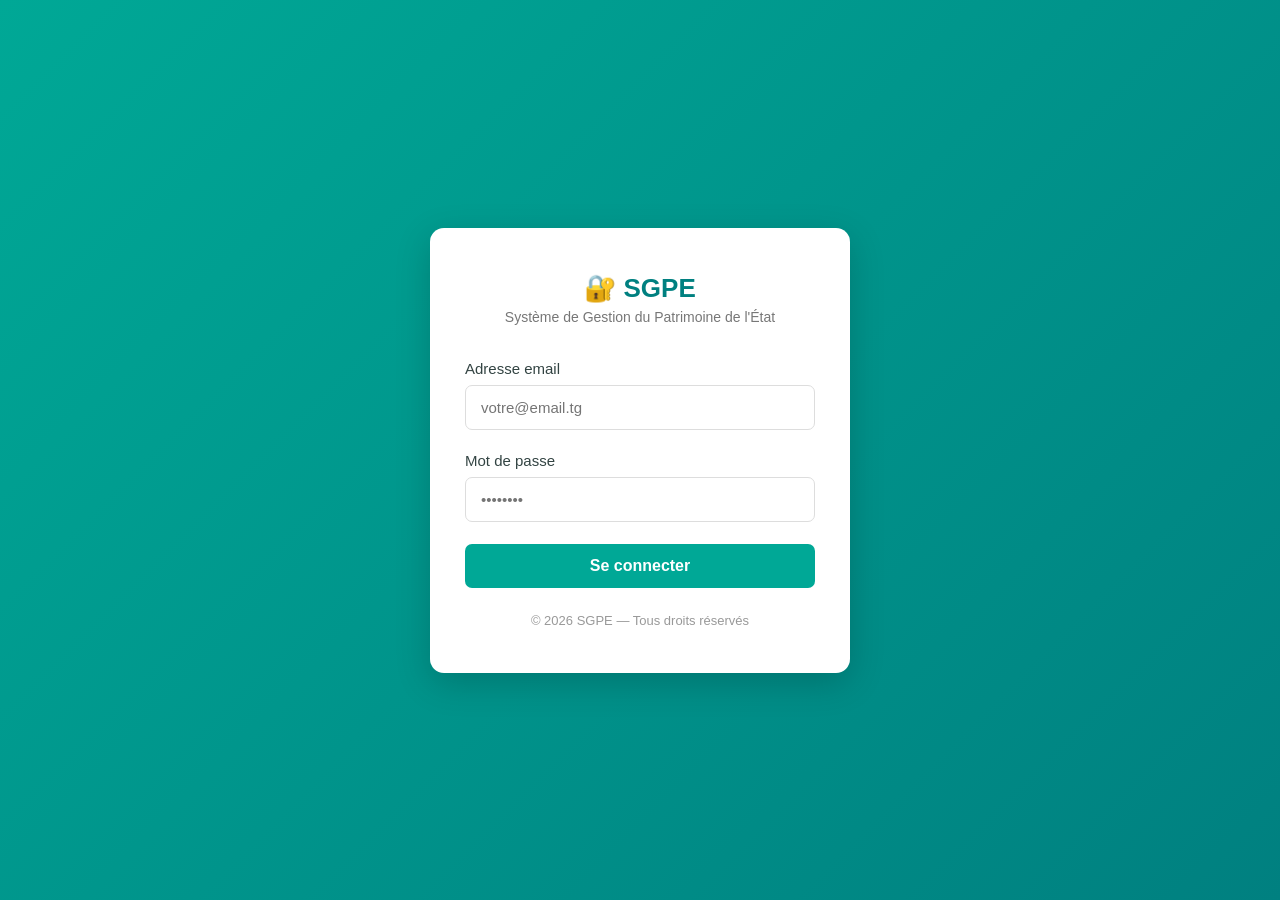
==== client-web/affectations.html @ 92487046 "Ajout page : Gestion des affectations avec formulaire et filtres" ====
<!DOCTYPE html>
<html lang="fr">
<head>
    <meta charset="UTF-8">
    <meta name="viewport" content="width=device-width, initial-scale=1.0">
    <title>SGPE — Gestion des Affectations</title>
    <style>
        * { margin: 0; padding: 0; box-sizing: border-box; font-family: 'Segoe UI', sans-serif; }
        :root { --primaire: #00a896; --foncee: #008080; --claire: #e6f7f5; --texte: #334443; --gris: #f4f6f6; --gris-fonce: #888; }
        body { display: flex; min-height: 100vh; background: var(--gris); }
        .sidebar { width: 260px; background: white; border-right: 1px solid #e0e0e0; padding: 20px 0; position: fixed; height: 100vh; }
        .sidebar .logo { padding: 20px 25px; font-size: 22px; font-weight: bold; color: var(--foncee); border-bottom: 1px solid #eee; margin-bottom: 15px; }
        .sidebar nav a { display: flex; align-items: center; padding: 14px 25px; color: var(--texte); text-decoration: none; }
        .sidebar nav a.actif { background: var(--claire); color: var(--primaire); border-left: 4px solid var(--primaire); }
        .sidebar nav a:hover:not(.actif) { background: #f0f0f0; }
        .sidebar nav a span { margin-left: 10px; }
        .contenu { flex: 1; margin-left: 260px; padding: 25px; }
        .entete { display: flex; justify-content: space-between; align-items: center; margin-bottom: 25px; flex-wrap: wrap; gap: 15px; }
        .entete h1 { font-size: 26px; color: var(--texte); }
        .btn { padding: 10px 18px; border-radius: 6px; border: none; cursor: pointer; font-weight: 500; text-decoration: none; display: inline-block; }
        .btn-primaire { background: var(--primaire); color: white; }
        .btn-primaire:hover { background: #009484; }
        .btn-secondaire { background: #e0e0e0; color: var(--texte); }
        .btn-sm { padding: 6px 12px; font-size: 13px; }
        .modal { display: none; position: fixed; top: 0; left: 0; width: 100%; height: 100%; background: rgba(0,0,0,0.5); align-items: center; justify-content: center; z-index: 1000; }
        .modal.ouvert { display: flex; }
        .modal-content { background: white; padding: 30px; border-radius: 10px; max-width: 550px; width: 90%; max-height: 90vh; overflow-y: auto; }
        .modal-content h2 { font-size: 20px; margin-bottom: 20px; color: var(--texte); }
        .form-grid { display: grid; grid-template-columns: 1fr 1fr; gap: 15px; }
        .form-group { margin-bottom: 15px; }
        .form-group.full-width { grid-column: 1 / -1; }
        .form-group label { display: block; margin-bottom: 6px; color: var(--texte); font-weight: 500; font-size: 14px; }
        .form-group input, .form-group select, .form-group textarea { width: 100%; padding: 10px 12px; border: 1px solid #ddd; border-radius: 6px; font-size: 14px; }
        .form-group input:focus, .form-group select:focus, .form-group textarea:focus { outline: none; border-color: var(--primaire); }
        .actions-modal { margin-top: 20px; display: flex; gap: 10px; justify-content: flex-end; }
        .filtres { background: white; padding: 18px; border-radius: 8px; margin-bottom: 20px; display: flex; gap: 12px; flex-wrap: wrap; }
        .filtres input, .filtres select { padding: 9px 12px; border: 1px solid #ddd; border-radius: 6px; font-size: 14px; min-width: 160px; }
        .boite-tableau { background: white; padding: 20px; border-radius: 8px; overflow-x: auto; }
        table { width: 100%; border-collapse: collapse; }
        table th, table td { padding: 12px 10px; text-align: left; border-bottom: 1px solid #eee; font-size: 14px; }
        table th { background: #fafafa; color: #666; font-weight: 600; }
        .statut { padding: 4px 10px; border-radius: 12px; font-size: 12px; font-weight: 500; }
        .statut.en-cours { background: #e8f5e9; color: #2e7d32; }
        .statut.retourne { background: #e3f2fd; color: #1565c0; }
        .statut.perdu { background: #ffebee; color: #c62828; }
        .vide { text-align: center; padding: 40px; color: var(--gris-fonce); }
        .utilisateur { display: flex; align-items: center; gap: 10px; }
        .deconnexion { padding: 8px 16px; background: #e53935; color: white; border: none; border-radius: 6px; cursor: pointer; }
        .fermer { float: right; background: none; border: none; font-size: 22px; cursor: pointer; color: #999; }
        @media(max-width: 900px) {
            .sidebar { width: 70px; }
            .sidebar .logo { font-size: 0; padding: 20px 5px; }
            .sidebar nav a span { display: none; }
            .contenu { margin-left: 70px; }
            .form-grid { grid-template-columns: 1fr; }
        }
    </style>
</head>
<body>
    <aside class="sidebar">
        <div class="logo">SGPE</div>
        <nav>
            <a href="dashboard.html">🏠 <span>Tableau de bord</span></a>
            <a href="inventaire.html">📋 <span>Inventaire</span></a>
            <a href="ajouter-bien.html">➕ <span>Ajouter un bien</span></a>
            <a href="affectations.html" class="actif">🔄 <span>Affectations</span></a>
            <a href="utilisateurs.html">👥 <span>Utilisateurs</span></a>
            <a href="rapports.html">📊 <span>Rapports</span></a>
        </nav>
    </aside>

    <main class="contenu">
        <div class="entete">
            <h1>Gestion des Affectations</h1>
            <div class="utilisateur">
                <span id="nom-utilisateur">Admin</span>
                <button class="deconnexion" onclick="deconnecter()">Déconnexion</button>
            </div>
        </div>

        <div class="entete">
            <button class="btn btn-primaire" onclick="ouvrirModal()">➕ Nouvelle Affectation</button>
        </div>

        <!-- Filtres -->
        <div class="filtres">
            <input type="text" id="recherche" placeholder="Rechercher...">
            <select id="filtre-statut">
                <option value="">Tous les statuts</option>
                <option value="en-cours">En cours</option>
                <option value="retourne">Retourné</option>
                <option value="perdu">Perdu</option>
            </select>
        </div>

        <!-- Tableau -->
        <div class="boite-tableau">
            <table>
                <thead>
                    <tr>
                        <th>Réf Bien</th>
                        <th>Nom du bien</th>
                        <th>Responsable</th>
                        <th>Service/Dépt</th>
                        <th>Date d'affectation</th>
                        <th>Statut</th>
                        <th>Actions</th>
                    </tr>
                </thead>
                <tbody id="corps-tableau">
                    <tr><td colspan="7" class="vide">Chargement...</td></tr>
                </tbody>
            </table>
        </div>
    </main>

    <!-- Modal Formulaire -->
    <div id="modal-affectation" class="modal">
        <div class="modal-content">
            <button class="fermer" onclick="fermerModal()">&times;</button>
            <h2>Nouvelle Affectation</h2>
            <form id="form-affectation">
                <div class="form-grid">
                    <div class="form-group">
                        <label for="bien">Bien concerné *</label>
                        <select id="bien" required>
                            <option value="">Choisir un bien</option>
                            <option>EQ-024 — Ordinateur portable</option>
                            <option>MB-018 — Table de réunion</option>
                            <option>VE-007 — Véhicule de service</option>
                            <option>IM-003 — Imprimante salle B</option>
                        </select>
                    </div>
                    <div class="form-group">
                        <label for="nom-resp">Nom du responsable *</label>
                        <input type="text" id="nom-resp" placeholder="M. / Mme X" required>
                    </div>
                    <div class="form-group">
                        <label for="service">Service / Département *</label>
                        <input type="text" id="service" placeholder="Ex: Comptabilité" required>
                    </div>
                    <div class="form-group">
                        <label for="date-affect">Date d'affectation *</label>
                        <input type="date" id="date-affect" required>
                    </div>
                    <div class="form-group">
                        <label for="date-retour">Date de retour prévue</label>
                        <input type="date" id="date-retour">
                    </div>
                    <div class="form-group">
                        <label for="statut">Statut</label>
                        <select id="statut">
                            <option value="en-cours" selected>En cours</option>
                            <option value="retourne">Retourné</option>
                            <option value="perdu">Perdu</option>
                        </select>
                    </div>
                    <div class="form-group full-width">
                        <label for="motif">Motif / Observations</label>
                        <textarea id="motif" placeholder="Pourquoi cette affectation..."></textarea>
                    </div>
                </div>
                <div class="actions-modal">
                    <button type="button" class="btn btn-secondaire" onclick="fermerModal()">Annuler</button>
                    <button type="submit" class="btn btn-primaire">💾 Enregistrer</button>
                </div>
            </form>
        </div>
    </div>

    <script>
        const API_URL = "http://localhost:8000/service-gestion/api";
        let toutesAffectations = [];

        function verifierConnexion() {
            if (!localStorage.getItem('token')) {
                window.location.href = 'login.html';
            }
            const u = JSON.parse(localStorage.getItem('utilisateur') || '{}');
            document.getElementById('nom-utilisateur').textContent = u.prenom + ' ' + u.nom;
        }

        function deconnecter() {
            localStorage.clear();
            window.location.href = 'login.html';
        }

        function ouvrirModal() {
            document.getElementById('modal-affectation').classList.add('ouvert');
        }

        function fermerModal() {
            document.getElementById('modal-affectation').classList.remove('ouvert');
            document.getElementById('form-affectation').reset();
        }

        async function chargerAffectations() {
            toutesAffectations = [
                { ref: 'EQ-024', bien: 'Ordinateur portable', resp: 'M. Kouassi', service: 'Comptabilité', dateAff: '15/03/2025', statut: 'en-cours' },
                { ref: 'VE-007', bien: 'Véhicule de service', resp: 'M. Traoré', service: 'Logistique', dateAff: '01/02/2025', dateRet: '31/12/2025', statut: 'en-cours' },
                { ref: 'MB-018', bien: 'Table de réunion', resp: 'Service Généraux', service: 'Administration', dateAff: '10/01/2024', dateRet: '15/06/2025', statut: 'retourne' },
                { ref: 'IM-003', bien: 'Imprimante salle B', resp: 'Mme Koné', service: 'Informatique', dateAff: '05/09/2024', statut: 'perdu' }
            ];
            afficherAffectations(toutesAffectations);
        }

        function afficherAffectations(liste) {
            const tbody = document.getElementById('corps-tableau');
            if (liste.length === 0) {
                tbody.innerHTML = '<tr><td colspan="7" class="vide">Aucune affectation ne correspond à votre recherche</td></tr>';
                return;
            }
            tbody.innerHTML = liste.map(a => `
                <tr>
                    <td><strong>${a.ref}</strong></td>
                    <td>${a.bien}</td>
                    <td>${a.resp}</td>
                    <td>${a.service}</td>
                    <td>${a.dateAff}</td>
                    <td><span class="statut ${a.statut}">${a.statut === 'en-cours' ? 'En cours' : a.statut === 'retourne' ? 'Retourné' : 'Perdu'}</span></td>
                    <td>
                        <button class="btn btn-sm btn-secondaire">✏️</button>
                        <button class="btn btn-sm btn-secondaire">🗑️</button>
                    </td>
                </tr>
            `).join('');
        }

        function filtrer() {
            const recherche = document.getElementById('recherche').value.toLowerCase();
            const statut = document.getElementById('filtre-statut').value;
            const filtre = toutesAffectations.filter(a => {
                return (!recherche || a.bien.toLowerCase().includes(recherche) || a.resp.toLowerCase().includes(recherche))
                    && (!statut || a.statut === statut);
            });
            afficherAffectations(filtre);
        }

        document.getElementById('form-affectation').addEventListener('submit', function(e) {
            e.preventDefault();
            alert('✅ Affectation enregistrée ! (Mode démo)');
            fermerModal();
        });

        document.getElementById('recherche').addEventListener('input', filtrer);
        document.getElementById('filtre-statut').addEventListener('change', filtrer);

        verifierConnexion();
        chargerAffectations();
    </script>
</body>
</html>
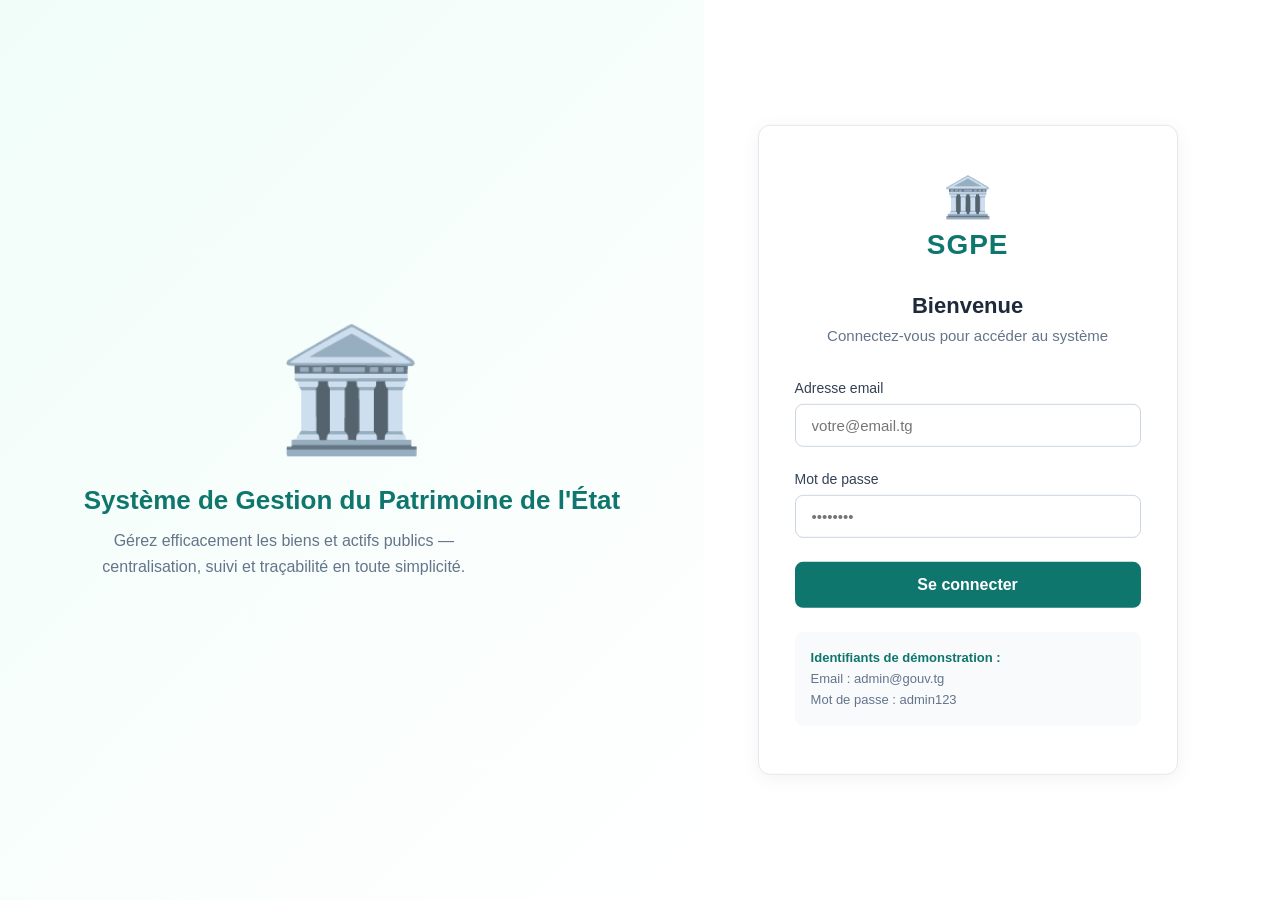
==== commit 88f90fb3: "Finalisation du projet SGPE" ====
--- a/client-web/affectations.html
+++ b/client-web/affectations.html
@@ -6,47 +6,187 @@
     <title>SGPE — Gestion des Affectations</title>
     <style>
         * { margin: 0; padding: 0; box-sizing: border-box; font-family: 'Segoe UI', sans-serif; }
-        :root { --primaire: #00a896; --foncee: #008080; --claire: #e6f7f5; --texte: #334443; --gris: #f4f6f6; --gris-fonce: #888; }
+        :root { 
+            --primaire: #00a896; 
+            --foncee: #008080; 
+            --claire: #e6f7f5; 
+            --texte: #334443; 
+            --gris: #f4f6f6; 
+            --gris-fonce: #888; 
+        }
         body { display: flex; min-height: 100vh; background: var(--gris); }
-        .sidebar { width: 260px; background: white; border-right: 1px solid #e0e0e0; padding: 20px 0; position: fixed; height: 100vh; }
-        .sidebar .logo { padding: 20px 25px; font-size: 22px; font-weight: bold; color: var(--foncee); border-bottom: 1px solid #eee; margin-bottom: 15px; }
-        .sidebar nav a { display: flex; align-items: center; padding: 14px 25px; color: var(--texte); text-decoration: none; }
-        .sidebar nav a.actif { background: var(--claire); color: var(--primaire); border-left: 4px solid var(--primaire); }
+        
+        /* Barre latérale */
+        .sidebar { 
+            width: 260px; 
+            background: white; 
+            border-right: 1px solid #e0e0e0; 
+            padding: 20px 0; 
+            position: fixed; 
+            height: 100vh; 
+        }
+        .sidebar .logo { 
+            padding: 20px 25px; 
+            font-size: 22px; 
+            font-weight: bold; 
+            color: var(--foncee); 
+            border-bottom: 1px solid #eee; 
+            margin-bottom: 15px; 
+        }
+        .sidebar nav a { 
+            display: flex; 
+            align-items: center; 
+            padding: 14px 25px; 
+            color: var(--texte); 
+            text-decoration: none; 
+        }
+        .sidebar nav a.actif { 
+            background: var(--claire); 
+            color: var(--primaire); 
+            border-left: 4px solid var(--primaire); 
+        }
         .sidebar nav a:hover:not(.actif) { background: #f0f0f0; }
         .sidebar nav a span { margin-left: 10px; }
+
+        /* Contenu principal */
         .contenu { flex: 1; margin-left: 260px; padding: 25px; }
-        .entete { display: flex; justify-content: space-between; align-items: center; margin-bottom: 25px; flex-wrap: wrap; gap: 15px; }
+        .entete { 
+            display: flex; 
+            justify-content: space-between; 
+            align-items: center; 
+            margin-bottom: 25px; 
+            flex-wrap: wrap; 
+            gap: 15px; 
+        }
         .entete h1 { font-size: 26px; color: var(--texte); }
-        .btn { padding: 10px 18px; border-radius: 6px; border: none; cursor: pointer; font-weight: 500; text-decoration: none; display: inline-block; }
+        .btn { 
+            padding: 10px 18px; 
+            border-radius: 6px; 
+            border: none; 
+            cursor: pointer; 
+            font-weight: 500; 
+            text-decoration: none; 
+            display: inline-block; 
+        }
         .btn-primaire { background: var(--primaire); color: white; }
         .btn-primaire:hover { background: #009484; }
         .btn-secondaire { background: #e0e0e0; color: var(--texte); }
         .btn-sm { padding: 6px 12px; font-size: 13px; }
-        .modal { display: none; position: fixed; top: 0; left: 0; width: 100%; height: 100%; background: rgba(0,0,0,0.5); align-items: center; justify-content: center; z-index: 1000; }
-        .modal.ouvert { display: flex; }
-        .modal-content { background: white; padding: 30px; border-radius: 10px; max-width: 550px; width: 90%; max-height: 90vh; overflow-y: auto; }
-        .modal-content h2 { font-size: 20px; margin-bottom: 20px; color: var(--texte); }
-        .form-grid { display: grid; grid-template-columns: 1fr 1fr; gap: 15px; }
-        .form-group { margin-bottom: 15px; }
-        .form-group.full-width { grid-column: 1 / -1; }
-        .form-group label { display: block; margin-bottom: 6px; color: var(--texte); font-weight: 500; font-size: 14px; }
-        .form-group input, .form-group select, .form-group textarea { width: 100%; padding: 10px 12px; border: 1px solid #ddd; border-radius: 6px; font-size: 14px; }
-        .form-group input:focus, .form-group select:focus, .form-group textarea:focus { outline: none; border-color: var(--primaire); }
-        .actions-modal { margin-top: 20px; display: flex; gap: 10px; justify-content: flex-end; }
-        .filtres { background: white; padding: 18px; border-radius: 8px; margin-bottom: 20px; display: flex; gap: 12px; flex-wrap: wrap; }
-        .filtres input, .filtres select { padding: 9px 12px; border: 1px solid #ddd; border-radius: 6px; font-size: 14px; min-width: 160px; }
-        .boite-tableau { background: white; padding: 20px; border-radius: 8px; overflow-x: auto; }
+        .utilisateur { display: flex; align-items: center; gap: 10px; }
+        .deconnexion { 
+            padding: 8px 16px; 
+            background: #e53935; 
+            color: white; 
+            border: none; 
+            border-radius: 6px; 
+            cursor: pointer; 
+        }
+
+        /* Filtres */
+        .filtres { 
+            background: white; 
+            padding: 18px; 
+            border-radius: 8px; 
+            margin-bottom: 20px; 
+            display: flex; 
+            gap: 12px; 
+            flex-wrap: wrap; 
+        }
+        .filtres input, .filtres select { 
+            padding: 9px 12px; 
+            border: 1px solid #ddd; 
+            border-radius: 6px; 
+            font-size: 14px; 
+            min-width: 160px; 
+        }
+
+        /* Tableau */
+        .boite-tableau { 
+            background: white; 
+            padding: 20px; 
+            border-radius: 8px; 
+            overflow-x: auto; 
+        }
         table { width: 100%; border-collapse: collapse; }
-        table th, table td { padding: 12px 10px; text-align: left; border-bottom: 1px solid #eee; font-size: 14px; }
+        table th, table td { 
+            padding: 12px 10px; 
+            text-align: left; 
+            border-bottom: 1px solid #eee; 
+            font-size: 14px; 
+        }
         table th { background: #fafafa; color: #666; font-weight: 600; }
-        .statut { padding: 4px 10px; border-radius: 12px; font-size: 12px; font-weight: 500; }
+        .statut { 
+            padding: 4px 10px; 
+            border-radius: 12px; 
+            font-size: 12px; 
+            font-weight: 500; 
+        }
         .statut.en-cours { background: #e8f5e9; color: #2e7d32; }
         .statut.retourne { background: #e3f2fd; color: #1565c0; }
         .statut.perdu { background: #ffebee; color: #c62828; }
         .vide { text-align: center; padding: 40px; color: var(--gris-fonce); }
-        .utilisateur { display: flex; align-items: center; gap: 10px; }
-        .deconnexion { padding: 8px 16px; background: #e53935; color: white; border: none; border-radius: 6px; cursor: pointer; }
-        .fermer { float: right; background: none; border: none; font-size: 22px; cursor: pointer; color: #999; }
+
+        /* Modal */
+        .modal { 
+            display: none; 
+            position: fixed; 
+            top: 0; 
+            left: 0; 
+            width: 100%; 
+            height: 100%; 
+            background: rgba(0,0,0,0.5); 
+            align-items: center; 
+            justify-content: center; 
+            z-index: 1000; 
+        }
+        .modal.ouvert { display: flex; }
+        .modal-content { 
+            background: white; 
+            padding: 30px; 
+            border-radius: 10px; 
+            max-width: 550px; 
+            width: 90%; 
+            max-height: 90vh; 
+            overflow-y: auto; 
+        }
+        .modal-content h2 { font-size: 20px; margin-bottom: 20px; color: var(--texte); }
+        .fermer { 
+            float: right; 
+            background: none; 
+            border: none; 
+            font-size: 22px; 
+            cursor: pointer; 
+            color: #999; 
+        }
+        .form-grid { display: grid; grid-template-columns: 1fr 1fr; gap: 15px; }
+        .form-group { margin-bottom: 15px; }
+        .form-group.full-width { grid-column: 1 / -1; }
+        .form-group label { 
+            display: block; 
+            margin-bottom: 6px; 
+            color: var(--texte); 
+            font-weight: 500; 
+            font-size: 14px; 
+        }
+        .form-group input, .form-group select, .form-group textarea { 
+            width: 100%; 
+            padding: 10px 12px; 
+            border: 1px solid #ddd; 
+            border-radius: 6px; 
+            font-size: 14px; 
+        }
+        .form-group input:focus, .form-group select:focus, .form-group textarea:focus { 
+            outline: none; 
+            border-color: var(--primaire); 
+        }
+        .actions-modal { 
+            margin-top: 20px; 
+            display: flex; 
+            gap: 10px; 
+            justify-content: flex-end; 
+        }
+
+        /* Responsive */
         @media(max-width: 900px) {
             .sidebar { width: 70px; }
             .sidebar .logo { font-size: 0; padding: 20px 5px; }
@@ -57,6 +197,28 @@
     </style>
 </head>
 <body>
+    <!-- Vérification de connexion -->
+    <script>
+        document.addEventListener('DOMContentLoaded', function() {
+            const connecte = localStorage.getItem('connecte');
+            if (!connecte || connecte !== 'oui') {
+                alert('Veuillez vous connecter d\'abord');
+                window.location.href = 'login.html';
+                return;
+            }
+
+            // Afficher le nom de l'utilisateur
+            const utilisateur = JSON.parse(localStorage.getItem('utilisateur') || '{}');
+            if (utilisateur.prenom && utilisateur.nom) {
+                document.getElementById('nom-utilisateur').textContent = utilisateur.prenom + ' ' + utilisateur.nom;
+            }
+
+            // Charger les données
+            chargerAffectations();
+        });
+    </script>
+
+    <!-- Barre latérale -->
     <aside class="sidebar">
         <div class="logo">SGPE</div>
         <nav>
@@ -69,11 +231,12 @@
         </nav>
     </aside>
 
+    <!-- Contenu principal -->
     <main class="contenu">
         <div class="entete">
             <h1>Gestion des Affectations</h1>
             <div class="utilisateur">
-                <span id="nom-utilisateur">Admin</span>
+                <span id="nom-utilisateur">Utilisateur</span>
                 <button class="deconnexion" onclick="deconnecter()">Déconnexion</button>
             </div>
         </div>
@@ -168,20 +331,32 @@
         </div>
     </div>
 
+    <script src="js/demo-data.js"></script>
     <script>
-        const API_URL = "http://localhost:8000/service-gestion/api";
         let toutesAffectations = [];
 
-        function verifierConnexion() {
-            if (!localStorage.getItem('token')) {
-                window.location.href = 'login.html';
-            }
-            const u = JSON.parse(localStorage.getItem('utilisateur') || '{}');
-            document.getElementById('nom-utilisateur').textContent = u.prenom + ' ' + u.nom;
+        // Données de démonstration
+        const DEMO_AFFECTATIONS = [
+            { ref: 'EQ-024', bien: 'Ordinateur portable HP', resp: 'M. Amara KOUASSI', service: 'Service Informatique', dateAff: '2026-11-01', statut: 'en-cours' },
+            { ref: 'MB-018', bien: 'Table de réunion', resp: 'Mme Afi MENSAH', service: 'Salle de réunion', dateAff: '2026-10-15', statut: 'retourne' },
+            { ref: 'VE-007', bien: 'Véhicule de service TOYOTA', resp: 'M. Jean KOMLAN', service: 'Service Logistique', dateAff: '2026-11-10', statut: 'en-cours' },
+            { ref: 'IM-003', bien: 'Imprimante salle B', resp: 'Mme Lili AFI', service: 'Service Comptabilité', dateAff: '2026-09-05', statut: 'perdu' },
+        ];
+
+        function chargerAffectations() {
+            // Charger depuis localStorage ou utiliser les données de démo
+            const stockees = localStorage.getItem('affectations');
+            toutesAffectations = stockees ? JSON.parse(stockees) : DEMO_AFFECTATIONS;
+            afficherAffectations(toutesAffectations);
+        }
+
+        function sauvegarderAffectations() {
+            localStorage.setItem('affectations', JSON.stringify(toutesAffectations));
         }
 
         function deconnecter() {
-            localStorage.clear();
+            localStorage.removeItem('connecte');
+            localStorage.removeItem('utilisateur');
             window.location.href = 'login.html';
         }
 
@@ -192,16 +367,6 @@
         function fermerModal() {
             document.getElementById('modal-affectation').classList.remove('ouvert');
             document.getElementById('form-affectation').reset();
-        }
-
-        async function chargerAffectations() {
-            toutesAffectations = [
-                { ref: 'EQ-024', bien: 'Ordinateur portable', resp: 'M. Kouassi', service: 'Comptabilité', dateAff: '15/03/2025', statut: 'en-cours' },
-                { ref: 'VE-007', bien: 'Véhicule de service', resp: 'M. Traoré', service: 'Logistique', dateAff: '01/02/2025', dateRet: '31/12/2025', statut: 'en-cours' },
-                { ref: 'MB-018', bien: 'Table de réunion', resp: 'Service Généraux', service: 'Administration', dateAff: '10/01/2024', dateRet: '15/06/2025', statut: 'retourne' },
-                { ref: 'IM-003', bien: 'Imprimante salle B', resp: 'Mme Koné', service: 'Informatique', dateAff: '05/09/2024', statut: 'perdu' }
-            ];
-            afficherAffectations(toutesAffectations);
         }
 
         function afficherAffectations(liste) {
@@ -219,34 +384,5 @@
                     <td>${a.dateAff}</td>
                     <td><span class="statut ${a.statut}">${a.statut === 'en-cours' ? 'En cours' : a.statut === 'retourne' ? 'Retourné' : 'Perdu'}</span></td>
                     <td>
-                        <button class="btn btn-sm btn-secondaire">✏️</button>
-                        <button class="btn btn-sm btn-secondaire">🗑️</button>
-                    </td>
-                </tr>
-            `).join('');
-        }
-
-        function filtrer() {
-            const recherche = document.getElementById('recherche').value.toLowerCase();
-            const statut = document.getElementById('filtre-statut').value;
-            const filtre = toutesAffectations.filter(a => {
-                return (!recherche || a.bien.toLowerCase().includes(recherche) || a.resp.toLowerCase().includes(recherche))
-                    && (!statut || a.statut === statut);
-            });
-            afficherAffectations(filtre);
-        }
-
-        document.getElementById('form-affectation').addEventListener('submit', function(e) {
-            e.preventDefault();
-            alert('✅ Affectation enregistrée ! (Mode démo)');
-            fermerModal();
-        });
-
-        document.getElementById('recherche').addEventListener('input', filtrer);
-        document.getElementById('filtre-statut').addEventListener('change', filtrer);
-
-        verifierConnexion();
-        chargerAffectations();
-    </script>
-</body>
-</html>
+                        <button class="btn btn-sm btn-secondaire" title="Modifier">✏️</button>
+                        <button
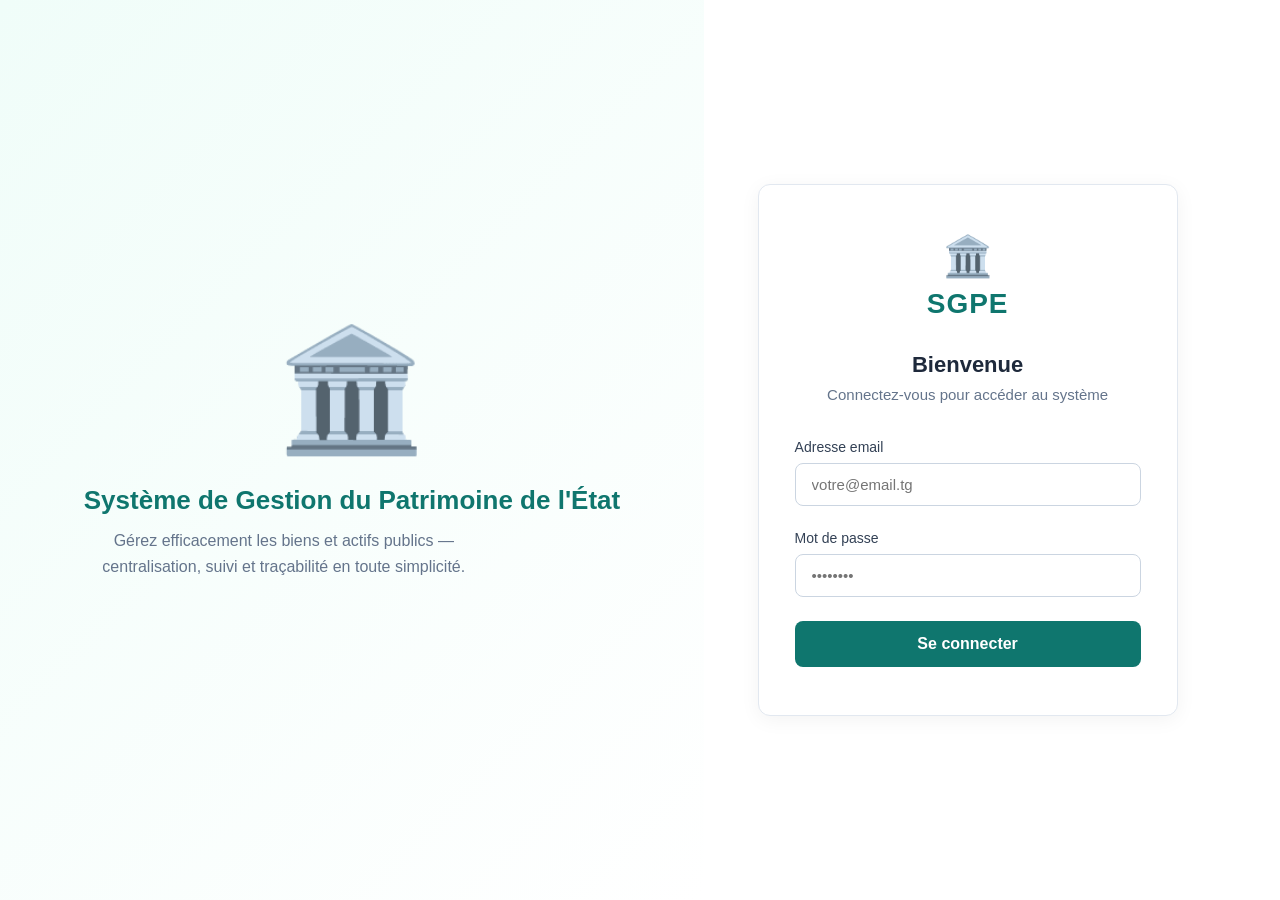
==== commit 36c713ae: "Frontend : pages complètes et navigation" ====
--- a/client-web/affectations.html
+++ b/client-web/affectations.html
@@ -6,185 +6,198 @@
     <title>SGPE — Gestion des Affectations</title>
     <style>
         * { margin: 0; padding: 0; box-sizing: border-box; font-family: 'Segoe UI', sans-serif; }
-        :root { 
-            --primaire: #00a896; 
-            --foncee: #008080; 
-            --claire: #e6f7f5; 
-            --texte: #334443; 
-            --gris: #f4f6f6; 
-            --gris-fonce: #888; 
+        :root {
+            --primaire: #00a896;
+            --foncee: #008080;
+            --claire: #e6f7f5;
+            --texte: #334443;
+            --gris: #f4f6f6;
+            --gris-fonce: #888;
         }
         body { display: flex; min-height: 100vh; background: var(--gris); }
-        
+
         /* Barre latérale */
-        .sidebar { 
-            width: 260px; 
-            background: white; 
-            border-right: 1px solid #e0e0e0; 
-            padding: 20px 0; 
-            position: fixed; 
-            height: 100vh; 
-        }
-        .sidebar .logo { 
-            padding: 20px 25px; 
-            font-size: 22px; 
-            font-weight: bold; 
-            color: var(--foncee); 
-            border-bottom: 1px solid #eee; 
-            margin-bottom: 15px; 
-        }
-        .sidebar nav a { 
-            display: flex; 
-            align-items: center; 
-            padding: 14px 25px; 
-            color: var(--texte); 
-            text-decoration: none; 
-        }
-        .sidebar nav a.actif { 
-            background: var(--claire); 
-            color: var(--primaire); 
-            border-left: 4px solid var(--primaire); 
+        .sidebar {
+            width: 260px;
+            background: white;
+            border-right: 1px solid #e0e0e0;
+            padding: 20px 0;
+            position: fixed;
+            height: 100vh;
+        }
+        .sidebar .logo {
+            padding: 20px 25px;
+            font-size: 22px;
+            font-weight: bold;
+            color: var(--foncee);
+            border-bottom: 1px solid #eee;
+            margin-bottom: 15px;
+        }
+        .sidebar nav a {
+            display: flex;
+            align-items: center;
+            padding: 14px 25px;
+            color: var(--texte);
+            text-decoration: none;
+        }
+        .sidebar nav a.actif {
+            background: var(--claire);
+            color: var(--primaire);
+            border-left: 4px solid var(--primaire);
         }
         .sidebar nav a:hover:not(.actif) { background: #f0f0f0; }
         .sidebar nav a span { margin-left: 10px; }
 
         /* Contenu principal */
         .contenu { flex: 1; margin-left: 260px; padding: 25px; }
-        .entete { 
-            display: flex; 
-            justify-content: space-between; 
-            align-items: center; 
-            margin-bottom: 25px; 
-            flex-wrap: wrap; 
-            gap: 15px; 
+        .entete {
+            display: flex;
+            justify-content: space-between;
+            align-items: center;
+            margin-bottom: 25px;
+            flex-wrap: wrap;
+            gap: 15px;
         }
         .entete h1 { font-size: 26px; color: var(--texte); }
-        .btn { 
-            padding: 10px 18px; 
-            border-radius: 6px; 
-            border: none; 
-            cursor: pointer; 
-            font-weight: 500; 
-            text-decoration: none; 
-            display: inline-block; 
+        .btn {
+            padding: 10px 18px;
+            border-radius: 6px;
+            border: none;
+            cursor: pointer;
+            font-weight: 500;
+            text-decoration: none;
+            display: inline-block;
         }
         .btn-primaire { background: var(--primaire); color: white; }
         .btn-primaire:hover { background: #009484; }
         .btn-secondaire { background: #e0e0e0; color: var(--texte); }
         .btn-sm { padding: 6px 12px; font-size: 13px; }
+        .btn-danger { background: #e53935; color: white; }
         .utilisateur { display: flex; align-items: center; gap: 10px; }
-        .deconnexion { 
-            padding: 8px 16px; 
-            background: #e53935; 
-            color: white; 
-            border: none; 
-            border-radius: 6px; 
-            cursor: pointer; 
+        .deconnexion {
+            padding: 8px 16px;
+            background: #e53935;
+            color: white;
+            border: none;
+            border-radius: 6px;
+            cursor: pointer;
         }
 
         /* Filtres */
-        .filtres { 
-            background: white; 
-            padding: 18px; 
-            border-radius: 8px; 
-            margin-bottom: 20px; 
-            display: flex; 
-            gap: 12px; 
-            flex-wrap: wrap; 
-        }
-        .filtres input, .filtres select { 
-            padding: 9px 12px; 
-            border: 1px solid #ddd; 
-            border-radius: 6px; 
-            font-size: 14px; 
-            min-width: 160px; 
+        .filtres {
+            background: white;
+            padding: 18px;
+            border-radius: 8px;
+            margin-bottom: 20px;
+            display: flex;
+            gap: 12px;
+            flex-wrap: wrap;
+        }
+        .filtres input, .filtres select {
+            padding: 9px 12px;
+            border: 1px solid #ddd;
+            border-radius: 6px;
+            font-size: 14px;
+            min-width: 160px;
+        }
+        .filtres input:focus, .filtres select:focus {
+            outline: none;
+            border-color: var(--primaire);
         }
 
         /* Tableau */
-        .boite-tableau { 
-            background: white; 
-            padding: 20px; 
-            border-radius: 8px; 
-            overflow-x: auto; 
+        .boite-tableau {
+            background: white;
+            padding: 20px;
+            border-radius: 8px;
+            overflow-x: auto;
         }
         table { width: 100%; border-collapse: collapse; }
-        table th, table td { 
-            padding: 12px 10px; 
-            text-align: left; 
-            border-bottom: 1px solid #eee; 
-            font-size: 14px; 
+        table th, table td {
+            padding: 12px 10px;
+            text-align: left;
+            border-bottom: 1px solid #eee;
+            font-size: 14px;
         }
         table th { background: #fafafa; color: #666; font-weight: 600; }
-        .statut { 
-            padding: 4px 10px; 
-            border-radius: 12px; 
-            font-size: 12px; 
-            font-weight: 500; 
+        .statut {
+            padding: 4px 10px;
+            border-radius: 12px;
+            font-size: 12px;
+            font-weight: 500;
         }
         .statut.en-cours { background: #e8f5e9; color: #2e7d32; }
-        .statut.retourne { background: #e3f2fd; color: #1565c0; }
-        .statut.perdu { background: #ffebee; color: #c62828; }
+        .statut.terminee { background: #e3f2fd; color: #1565c0; }
+        .statut.annulee { background: #ffebee; color: #c62828; }
         .vide { text-align: center; padding: 40px; color: var(--gris-fonce); }
 
         /* Modal */
-        .modal { 
-            display: none; 
-            position: fixed; 
-            top: 0; 
-            left: 0; 
-            width: 100%; 
-            height: 100%; 
-            background: rgba(0,0,0,0.5); 
-            align-items: center; 
-            justify-content: center; 
-            z-index: 1000; 
+        .modal {
+            display: none;
+            position: fixed;
+            top: 0;
+            left: 0;
+            width: 100%;
+            height: 100%;
+            background: rgba(0,0,0,0.5);
+            align-items: center;
+            justify-content: center;
+            z-index: 1000;
         }
         .modal.ouvert { display: flex; }
-        .modal-content { 
-            background: white; 
-            padding: 30px; 
-            border-radius: 10px; 
-            max-width: 550px; 
-            width: 90%; 
-            max-height: 90vh; 
-            overflow-y: auto; 
+        .modal-content {
+            background: white;
+            padding: 30px;
+            border-radius: 10px;
+            max-width: 550px;
+            width: 90%;
+            max-height: 90vh;
+            overflow-y: auto;
         }
         .modal-content h2 { font-size: 20px; margin-bottom: 20px; color: var(--texte); }
-        .fermer { 
-            float: right; 
-            background: none; 
-            border: none; 
-            font-size: 22px; 
-            cursor: pointer; 
-            color: #999; 
+        .fermer {
+            float: right;
+            background: none;
+            border: none;
+            font-size: 22px;
+            cursor: pointer;
+            color: #999;
         }
         .form-grid { display: grid; grid-template-columns: 1fr 1fr; gap: 15px; }
         .form-group { margin-bottom: 15px; }
         .form-group.full-width { grid-column: 1 / -1; }
-        .form-group label { 
-            display: block; 
-            margin-bottom: 6px; 
-            color: var(--texte); 
-            font-weight: 500; 
-            font-size: 14px; 
-        }
-        .form-group input, .form-group select, .form-group textarea { 
-            width: 100%; 
-            padding: 10px 12px; 
-            border: 1px solid #ddd; 
-            border-radius: 6px; 
-            font-size: 14px; 
-        }
-        .form-group input:focus, .form-group select:focus, .form-group textarea:focus { 
-            outline: none; 
-            border-color: var(--primaire); 
-        }
-        .actions-modal { 
-            margin-top: 20px; 
-            display: flex; 
-            gap: 10px; 
-            justify-content: flex-end; 
-        }
+        .form-group label {
+            display: block;
+            margin-bottom: 6px;
+            color: var(--texte);
+            font-weight: 500;
+            font-size: 14px;
+        }
+        .form-group input, .form-group select, .form-group textarea {
+            width: 100%;
+            padding: 10px 12px;
+            border: 1px solid #ddd;
+            border-radius: 6px;
+            font-size: 14px;
+        }
+        .form-group input:focus, .form-group select:focus, .form-group textarea:focus {
+            outline: none;
+            border-color: var(--primaire);
+        }
+        .form-group textarea { min-height: 80px; resize: vertical; }
+        .actions-modal {
+            margin-top: 20px;
+            display: flex;
+            gap: 10px;
+            justify-content: flex-end;
+        }
+        .message {
+            margin-top: 15px;
+            padding: 12px;
+            border-radius: 6px;
+            display: none;
+        }
+        .message.erreur { background: #ffebee; color: #c62828; display: block; }
 
         /* Responsive */
         @media(max-width: 900px) {
@@ -197,25 +210,168 @@
     </style>
 </head>
 <body>
-    <!-- Vérification de connexion -->
+    <script src="js/api.js"></script>
     <script>
-        document.addEventListener('DOMContentLoaded', function() {
-            const connecte = localStorage.getItem('connecte');
-            if (!connecte || connecte !== 'oui') {
-                alert('Veuillez vous connecter d\'abord');
-                window.location.href = 'login.html';
+        let toutesAffectations = [];
+        let biensDisponibles = [];
+        let affectationEnEdition = null;
+
+        document.addEventListener('DOMContentLoaded', async function() {
+            if (!requireAuth()) return;
+            afficherUtilisateur();
+            await chargerBiens();
+            await chargerAffectations();
+        });
+
+        // Charger les biens pour le select du formulaire
+        async function chargerBiens() {
+            const res = await SGPE.get('biens', '/biens', { per_page: 100 });
+            biensDisponibles = (res.ok && res.data && res.data.data) ? res.data.data : [];
+
+            const select = document.getElementById('bien');
+            select.innerHTML = '<option value="">Choisir un bien</option>';
+            biensDisponibles.forEach(b => {
+                const opt = document.createElement('option');
+                opt.value = b.id;
+                opt.textContent = (b.numero_serie ? b.numero_serie + ' — ' : '') + b.designation;
+                opt.dataset.nom = b.designation;
+                select.appendChild(opt);
+            });
+        }
+
+        async function chargerAffectations() {
+            const res = await SGPE.get('gestion', '/affectations', { per_page: 100 });
+            toutesAffectations = (res.ok && res.data && res.data.data) ? res.data.data : [];
+            filtrer();
+        }
+
+        function classeEtat(etat) {
+            if (etat === 'En cours') return 'en-cours';
+            if (etat === 'Terminée') return 'terminee';
+            return 'annulee';
+        }
+
+        function filtrer() {
+            const recherche = document.getElementById('recherche').value.toLowerCase();
+            const etat = document.getElementById('filtre-etat').value;
+
+            const resultat = toutesAffectations.filter(a => {
+                const correspondRecherche = !recherche ||
+                    (a.nom_bien && a.nom_bien.toLowerCase().includes(recherche)) ||
+                    (a.responsable && a.responsable.toLowerCase().includes(recherche)) ||
+                    (a.service_destinataire && a.service_destinataire.toLowerCase().includes(recherche));
+                const correspondEtat = !etat || a.etat === etat;
+                return correspondRecherche && correspondEtat;
+            });
+
+            afficherAffectations(resultat);
+        }
+
+        function afficherAffectations(liste) {
+            const tbody = document.getElementById('corps-tableau');
+            if (liste.length === 0) {
+                tbody.innerHTML = '<tr><td colspan="7" class="vide">Aucune affectation ne correspond à votre recherche</td></tr>';
                 return;
             }
-
-            // Afficher le nom de l'utilisateur
-            const utilisateur = JSON.parse(localStorage.getItem('utilisateur') || '{}');
-            if (utilisateur.prenom && utilisateur.nom) {
-                document.getElementById('nom-utilisateur').textContent = utilisateur.prenom + ' ' + utilisateur.nom;
+            tbody.innerHTML = liste.map(a => `
+                <tr>
+                    <td><strong>N°${a.bien_id || '—'}</strong></td>
+                    <td>${echapper(a.nom_bien)}</td>
+                    <td>${echapper(a.responsable)}</td>
+                    <td>${echapper(a.service_destinataire)}</td>
+                    <td>${formaterDate(a.date_affectation)}</td>
+                    <td><span class="statut ${classeEtat(a.etat)}">${echapper(a.etat)}</span></td>
+                    <td>
+                        <button class="btn btn-sm btn-secondaire" onclick="ouvrirModal(${a.id})" title="Modifier">✏️</button>
+                        <button class="btn btn-sm btn-danger" onclick="supprimerAffectation(${a.id})" title="Supprimer">🗑️</button>
+                    </td>
+                </tr>
+            `).join('');
+        }
+
+        function ouvrirModal(id = null) {
+            affectationEnEdition = id;
+            const form = document.getElementById('form-affectation');
+            form.reset();
+            document.getElementById('message-form').style.display = 'none';
+            document.getElementById('modal-titre').textContent = id ? 'Modifier l\'affectation' : 'Nouvelle Affectation';
+
+            if (id) {
+                const a = toutesAffectations.find(x => x.id === id);
+                if (!a) return;
+                document.getElementById('bien').value = a.bien_id || '';
+                document.getElementById('nom-bien').value = a.nom_bien || '';
+                document.getElementById('responsable').value = a.responsable || '';
+                document.getElementById('service').value = a.service_destinataire || '';
+                document.getElementById('date-affect').value = (a.date_affectation || '').slice(0, 10);
+                document.getElementById('date-fin').value = (a.date_fin || '').slice(0, 10);
+                document.getElementById('etat').value = a.etat || 'En cours';
+                document.getElementById('motif').value = a.motif || '';
+            } else {
+                document.getElementById('nom-bien').value = '';
+                document.getElementById('etat').value = 'En cours';
             }
-
-            // Charger les données
-            chargerAffectations();
+            document.getElementById('modal-affectation').classList.add('ouvert');
+        }
+
+        function fermerModal() {
+            document.getElementById('modal-affectation').classList.remove('ouvert');
+            affectationEnEdition = null;
+        }
+
+        async function supprimerAffectation(id) {
+            if (!confirm('Êtes-vous sûr de vouloir supprimer cette affectation ?')) return;
+            const res = await SGPE.del('gestion', '/affectations/' + id);
+            if (res.ok) {
+                await chargerAffectations();
+            } else {
+                alert('Erreur lors de la suppression.');
+            }
+        }
+
+        // Remplit automatiquement le nom du bien quand on choisit dans la liste
+        document.getElementById('bien').addEventListener('change', function() {
+            const opt = this.options[this.selectedIndex];
+            document.getElementById('nom-bien').value = opt && opt.dataset.nom ? opt.dataset.nom : '';
         });
+
+        document.getElementById('form-affectation').addEventListener('submit', async function(e) {
+            e.preventDefault();
+            const msg = document.getElementById('message-form');
+            msg.style.display = 'none';
+
+            const payload = {
+                bien_id: Number(document.getElementById('bien').value) || null,
+                nom_bien: document.getElementById('nom-bien').value.trim(),
+                responsable: document.getElementById('responsable').value.trim(),
+                service_destinataire: document.getElementById('service').value.trim(),
+                date_affectation: document.getElementById('date-affect').value,
+                date_fin: document.getElementById('date-fin').value || null,
+                etat: document.getElementById('etat').value,
+                motif: document.getElementById('motif').value.trim() || null
+            };
+
+            const res = affectationEnEdition
+                ? await SGPE.put('gestion', '/affectations/' + affectationEnEdition, payload)
+                : await SGPE.post('gestion', '/affectations', payload);
+
+            if (res.ok) {
+                fermerModal();
+                await chargerAffectations();
+            } else {
+                let texte = 'Erreur lors de l\'enregistrement.';
+                if (res.data && res.data.errors) {
+                    texte = Object.values(res.data.errors).flat().join(' ');
+                } else if (res.data && res.data.message) {
+                    texte = res.data.message;
+                }
+                msg.textContent = '❌ ' + texte;
+                msg.className = 'message erreur';
+            }
+        });
+
+        document.getElementById('recherche').addEventListener('input', filtrer);
+        document.getElementById('filtre-etat').addEventListener('change', filtrer);
     </script>
 
     <!-- Barre latérale -->
@@ -228,6 +384,7 @@
             <a href="affectations.html" class="actif">🔄 <span>Affectations</span></a>
             <a href="utilisateurs.html">👥 <span>Utilisateurs</span></a>
             <a href="rapports.html">📊 <span>Rapports</span></a>
+            <a href="#" onclick="deconnecter(); return false;">🚪 <span>Déconnexion</span></a>
         </nav>
     </aside>
 
@@ -248,11 +405,11 @@
         <!-- Filtres -->
         <div class="filtres">
             <input type="text" id="recherche" placeholder="Rechercher...">
-            <select id="filtre-statut">
-                <option value="">Tous les statuts</option>
-                <option value="en-cours">En cours</option>
-                <option value="retourne">Retourné</option>
-                <option value="perdu">Perdu</option>
+            <select id="filtre-etat">
+                <option value="">Tous les états</option>
+                <option value="En cours">En cours</option>
+                <option value="Terminée">Terminée</option>
+                <option value="Annulée">Annulée</option>
             </select>
         </div>
 
@@ -281,22 +438,22 @@
     <div id="modal-affectation" class="modal">
         <div class="modal-content">
             <button class="fermer" onclick="fermerModal()">&times;</button>
-            <h2>Nouvelle Affectation</h2>
+            <h2 id="modal-titre">Nouvelle Affectation</h2>
             <form id="form-affectation">
                 <div class="form-grid">
                     <div class="form-group">
                         <label for="bien">Bien concerné *</label>
                         <select id="bien" required>
                             <option value="">Choisir un bien</option>
-                            <option>EQ-024 — Ordinateur portable</option>
-                            <option>MB-018 — Table de réunion</option>
-                            <option>VE-007 — Véhicule de service</option>
-                            <option>IM-003 — Imprimante salle B</option>
                         </select>
                     </div>
                     <div class="form-group">
-                        <label for="nom-resp">Nom du responsable *</label>
-                        <input type="text" id="nom-resp" placeholder="M. / Mme X" required>
+                        <label for="nom-bien">Nom du bien *</label>
+                        <input type="text" id="nom-bien" placeholder="Désignation du bien" required>
+                    </div>
+                    <div class="form-group">
+                        <label for="responsable">Responsable *</label>
+                        <input type="text" id="responsable" placeholder="M. / Mme X" required>
                     </div>
                     <div class="form-group">
                         <label for="service">Service / Département *</label>
@@ -307,15 +464,15 @@
                         <input type="date" id="date-affect" required>
                     </div>
                     <div class="form-group">
-                        <label for="date-retour">Date de retour prévue</label>
-                        <input type="date" id="date-retour">
-                    </div>
-                    <div class="form-group">
-                        <label for="statut">Statut</label>
-                        <select id="statut">
-                            <option value="en-cours" selected>En cours</option>
-                            <option value="retourne">Retourné</option>
-                            <option value="perdu">Perdu</option>
+                        <label for="date-fin">Date de fin</label>
+                        <input type="date" id="date-fin">
+                    </div>
+                    <div class="form-group">
+                        <label for="etat">État</label>
+                        <select id="etat">
+                            <option value="En cours" selected>En cours</option>
+                            <option value="Terminée">Terminée</option>
+                            <option value="Annulée">Annulée</option>
                         </select>
                     </div>
                     <div class="form-group full-width">
@@ -323,6 +480,7 @@
                         <textarea id="motif" placeholder="Pourquoi cette affectation..."></textarea>
                     </div>
                 </div>
+                <div id="message-form" class="message"></div>
                 <div class="actions-modal">
                     <button type="button" class="btn btn-secondaire" onclick="fermerModal()">Annuler</button>
                     <button type="submit" class="btn btn-primaire">💾 Enregistrer</button>
@@ -330,59 +488,5 @@
             </form>
         </div>
     </div>
-
-    <script src="js/demo-data.js"></script>
-    <script>
-        let toutesAffectations = [];
-
-        // Données de démonstration
-        const DEMO_AFFECTATIONS = [
-            { ref: 'EQ-024', bien: 'Ordinateur portable HP', resp: 'M. Amara KOUASSI', service: 'Service Informatique', dateAff: '2026-11-01', statut: 'en-cours' },
-            { ref: 'MB-018', bien: 'Table de réunion', resp: 'Mme Afi MENSAH', service: 'Salle de réunion', dateAff: '2026-10-15', statut: 'retourne' },
-            { ref: 'VE-007', bien: 'Véhicule de service TOYOTA', resp: 'M. Jean KOMLAN', service: 'Service Logistique', dateAff: '2026-11-10', statut: 'en-cours' },
-            { ref: 'IM-003', bien: 'Imprimante salle B', resp: 'Mme Lili AFI', service: 'Service Comptabilité', dateAff: '2026-09-05', statut: 'perdu' },
-        ];
-
-        function chargerAffectations() {
-            // Charger depuis localStorage ou utiliser les données de démo
-            const stockees = localStorage.getItem('affectations');
-            toutesAffectations = stockees ? JSON.parse(stockees) : DEMO_AFFECTATIONS;
-            afficherAffectations(toutesAffectations);
-        }
-
-        function sauvegarderAffectations() {
-            localStorage.setItem('affectations', JSON.stringify(toutesAffectations));
-        }
-
-        function deconnecter() {
-            localStorage.removeItem('connecte');
-            localStorage.removeItem('utilisateur');
-            window.location.href = 'login.html';
-        }
-
-        function ouvrirModal() {
-            document.getElementById('modal-affectation').classList.add('ouvert');
-        }
-
-        function fermerModal() {
-            document.getElementById('modal-affectation').classList.remove('ouvert');
-            document.getElementById('form-affectation').reset();
-        }
-
-        function afficherAffectations(liste) {
-            const tbody = document.getElementById('corps-tableau');
-            if (liste.length === 0) {
-                tbody.innerHTML = '<tr><td colspan="7" class="vide">Aucune affectation ne correspond à votre recherche</td></tr>';
-                return;
-            }
-            tbody.innerHTML = liste.map(a => `
-                <tr>
-                    <td><strong>${a.ref}</strong></td>
-                    <td>${a.bien}</td>
-                    <td>${a.resp}</td>
-                    <td>${a.service}</td>
-                    <td>${a.dateAff}</td>
-                    <td><span class="statut ${a.statut}">${a.statut === 'en-cours' ? 'En cours' : a.statut === 'retourne' ? 'Retourné' : 'Perdu'}</span></td>
-                    <td>
-                        <button class="btn btn-sm btn-secondaire" title="Modifier">✏️</button>
-                        <button
+</body>
+</html>
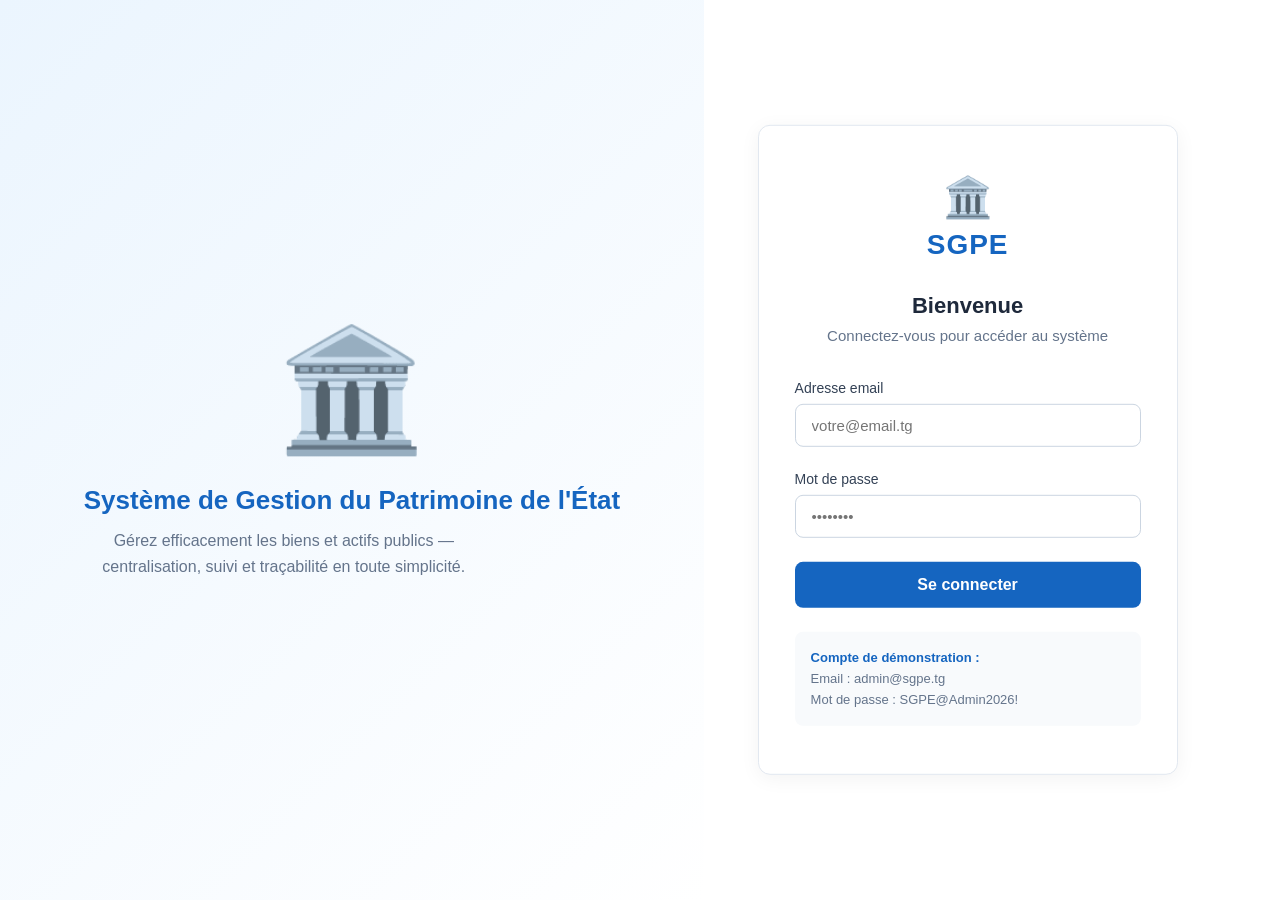
==== commit 74c165b0: "Refonte couleurs frontend : palette bleu #1D84F5 / teal #17C9B2 / cyan #59D2F3" ====
--- a/client-web/affectations.html
+++ b/client-web/affectations.html
@@ -1,4 +1,4 @@
-<!DOCTYPE html>
+﻿<!DOCTYPE html>
 <html lang="fr">
 <head>
     <meta charset="UTF-8">
@@ -7,9 +7,9 @@
     <style>
         * { margin: 0; padding: 0; box-sizing: border-box; font-family: 'Segoe UI', sans-serif; }
         :root {
-            --primaire: #00a896;
-            --foncee: #008080;
-            --claire: #e6f7f5;
+            --primaire: #17C9B2;
+            --foncee: #1D84F5;
+            --claire: #E7FAF8;
             --texte: #334443;
             --gris: #f4f6f6;
             --gris-fonce: #888;
@@ -69,7 +69,7 @@
             display: inline-block;
         }
         .btn-primaire { background: var(--primaire); color: white; }
-        .btn-primaire:hover { background: #009484; }
+        .btn-primaire:hover { background: #0E8F80; }
         .btn-secondaire { background: #e0e0e0; color: var(--texte); }
         .btn-sm { padding: 6px 12px; font-size: 13px; }
         .btn-danger { background: #e53935; color: white; }
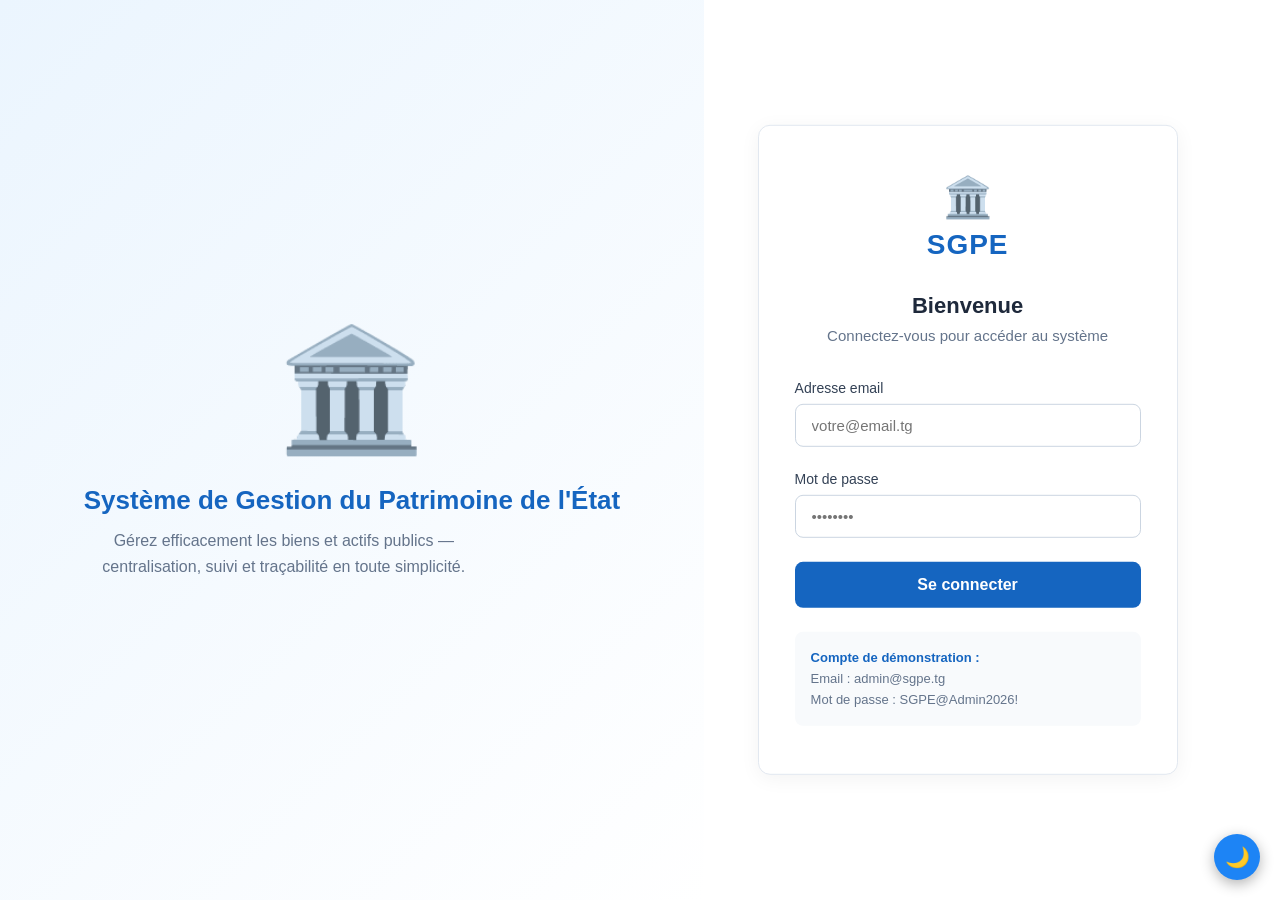
==== commit 188b4afe: "Ajout du mode sombre : theme.js + sombre.css, bouton flottant sur toutes les pages" ====
--- a/client-web/affectations.html
+++ b/client-web/affectations.html
@@ -208,6 +208,8 @@
             .form-grid { grid-template-columns: 1fr; }
         }
     </style>
+    <link rel="stylesheet" href="css/sombre.css">
+    <script src="js/theme.js"></script>
 </head>
 <body>
     <script src="js/api.js"></script>
--- a/client-web/css/sombre.css
+++ b/client-web/css/sombre.css
@@ -0,0 +1,133 @@
+/* ============================================================
+   SGPE — Mode sombre
+   Activé via <html class="sombre"> (localStorage 'sgpe-theme')
+   ============================================================ */
+
+html.sombre {
+    --s-bg: #0B1220;
+    --s-surface: #131C2E;
+    --s-surface-2: #1B2740;
+    --s-border: #2A3A5C;
+    --s-texte: #E6EDF7;
+    --s-texte-doux: #9FB0CC;
+    --s-input-bg: #0F1829;
+}
+
+html.sombre body {
+    background: var(--s-bg) !important;
+    color: var(--s-texte);
+}
+
+/* --- Sidebar --- */
+html.sombre .sidebar {
+    background: var(--s-surface) !important;
+    border-right-color: var(--s-border) !important;
+}
+html.sombre .sidebar .logo {
+    color: #59D2F3 !important;
+    border-bottom-color: var(--s-border) !important;
+}
+html.sombre .sidebar nav a {
+    color: var(--s-texte-doux) !important;
+}
+html.sombre .sidebar nav a.actif {
+    background: var(--s-surface-2) !important;
+    color: #17C9B2 !important;
+    border-left-color: #17C9B2 !important;
+}
+html.sombre .sidebar nav a:hover:not(.actif) {
+    background: var(--s-surface-2) !important;
+}
+
+/* --- Conteneurs / cartes --- */
+html.sombre .carte,
+html.sombre .boite,
+html.sombre .filtres,
+html.sombre .login-card,
+html.sombre .info-demo,
+html.sombre .form-box,
+html.sombre .panel,
+html.sombre .section,
+html.sombre .carte-stat,
+html.sombre .bloc {
+    background: var(--s-surface) !important;
+    border-color: var(--s-border) !important;
+    color: var(--s-texte);
+    box-shadow: 0 2px 10px rgba(0, 0, 0, 0.35);
+}
+
+/* --- Titres & textes --- */
+html.sombre .entete h1,
+html.sombre h1, html.sombre h2, html.sombre h3,
+html.sombre .boite h3, html.sombre .carte h3 {
+    color: var(--s-texte) !important;
+}
+html.sombre p, html.sombre span, html.sombre label,
+html.sombre .etiquette, html.sombre .sous-titre,
+html.sombre td, html.sombre th {
+    color: var(--s-texte-doux);
+}
+html.sombre strong, html.sombre b { color: var(--s-texte); }
+
+/* --- Tableaux --- */
+html.sombre table th, html.sombre table td {
+    border-bottom-color: var(--s-border) !important;
+}
+html.sombre table th { color: var(--s-texte-doux) !important; }
+html.sombre table td { color: var(--s-texte); }
+
+/* --- Badges d'état (pastels -> versions sombres) --- */
+html.sombre .etat.bon { background: #0F3D24 !important; color: #4ADE80 !important; }
+html.sombre .etat.moyen { background: #4A2E0A !important; color: #FBBF24 !important; }
+html.sombre .etat.mauvais { background: #4A1520 !important; color: #F87171 !important; }
+
+/* --- Boutons --- */
+html.sombre .btn-secondaire {
+    background: var(--s-surface-2) !important;
+    color: var(--s-texte) !important;
+}
+html.sombre .btn-secondaire:hover { background: var(--s-border) !important; }
+html.sombre input[type="button"].btn-secondaire,
+html.sombre button.btn-secondaire { color: var(--s-texte) !important; }
+
+/* --- Champs de formulaire --- */
+html.sombre input:not([type="checkbox"]):not([type="radio"]):not([type="submit"]):not([type="button"]),
+html.sombre select,
+html.sombre textarea {
+    background: var(--s-input-bg) !important;
+    border-color: var(--s-border) !important;
+    color: var(--s-texte) !important;
+}
+html.sombre input::placeholder, html.sombre textarea::placeholder {
+    color: #5A6B8C !important;
+}
+html.sombre input:focus, html.sombre select:focus, html.sombre textarea:focus {
+    border-color: #1D84F5 !important;
+    box-shadow: 0 0 0 3px rgba(29, 132, 245, 0.25) !important;
+}
+html.sombre option { background: var(--s-surface); color: var(--s-texte); }
+
+/* --- Alertes --- */
+html.sombre .alert.error { background: #3A1520 !important; color: #FCA5A5 !important; border-color: #7F2D3E !important; }
+html.sombre .alert.success { background: #0F3D24 !important; color: #86EFAC !important; border-color: #166534 !important; }
+html.sombre .alert.info { background: #0C2D4D !important; color: #7DD3FC !important; border-color: #1D4ED8 !important; }
+
+/* --- Login --- */
+html.sombre .illustration {
+    background: linear-gradient(135deg, #0B1220 0%, #131C2E 100%) !important;
+}
+html.sombre .illustration-content h2 { color: #59D2F3 !important; }
+html.sombre .illustration-content p { color: var(--s-texte-doux) !important; }
+html.sombre .login-card h2 { color: var(--s-texte) !important; }
+html.sombre .form-group label { color: var(--s-texte) !important; }
+html.sombre .info-demo { color: var(--s-texte-doux) !important; }
+html.sombre .info-demo strong { color: #17C9B2 !important; }
+html.sombre .logo-section h1 { color: #1D84F5 !important; }
+html.sombre body { background: var(--s-bg) !important; }
+
+/* --- Divers --- */
+html.sombre hr { border-color: var(--s-border); }
+html.sombre .qr-box, html.sombre .qr-container { background: #fff; border-radius: 8px; padding: 10px; display: inline-block; }
+html.sombre ::-webkit-scrollbar { width: 10px; }
+html.sombre ::-webkit-scrollbar-track { background: var(--s-bg); }
+html.sombre ::-webkit-scrollbar-thumb { background: var(--s-border); border-radius: 5px; }
